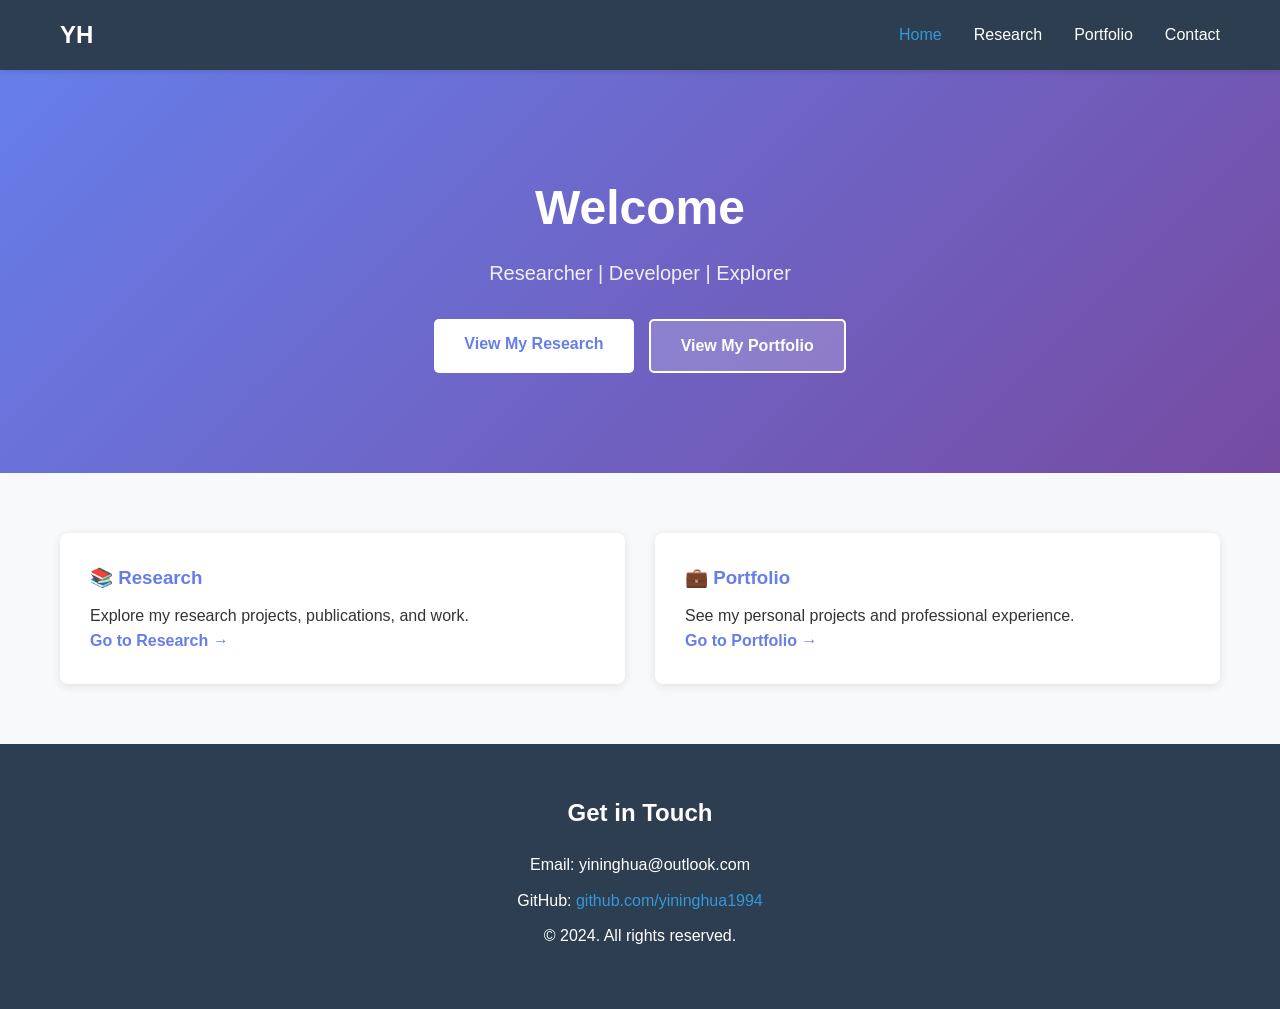
==== index.html @ 80b0aad4 "Initial commit: Create research and personal portfolio website" ====
<!DOCTYPE html>
<html lang="en">
<head>
    <meta charset="UTF-8">
    <meta name="viewport" content="width=device-width, initial-scale=1.0">
    <title>Yining Hua - Research & Portfolio</title>
    <link rel="stylesheet" href="style.css">
</head>
<body>
    <nav class="navbar">
        <div class="container">
            <h1 class="logo">YH</h1>
            <ul class="nav-menu">
                <li><a href="index.html" class="active">Home</a></li>
                <li><a href="research/">Research</a></li>
                <li><a href="personal/">Portfolio</a></li>
                <li><a href="#contact">Contact</a></li>
            </ul>
        </div>
    </nav>

    <section class="hero">
        <div class="container">
            <h1>Welcome</h1>
            <p>Researcher | Developer | Explorer</p>
            <div class="hero-buttons">
                <a href="research/" class="btn btn-primary">View My Research</a>
                <a href="personal/" class="btn btn-secondary">View My Portfolio</a>
            </div>
        </div>
    </section>

    <section class="quick-links">
        <div class="container">
            <div class="link-card">
                <h3>📚 Research</h3>
                <p>Explore my research projects, publications, and work.</p>
                <a href="research/">Go to Research →</a>
            </div>
            <div class="link-card">
                <h3>💼 Portfolio</h3>
                <p>See my personal projects and professional experience.</p>
                <a href="personal/">Go to Portfolio →</a>
            </div>
        </div>
    </section>

    <footer id="contact" class="footer">
        <div class="container">
            <h2>Get in Touch</h2>
            <p>Email: yininghua@outlook.com</p>
            <p>GitHub: <a href="https://github.com/yininghua1994" target="_blank">github.com/yininghua1994</a></p>
            <p>&copy; 2024. All rights reserved.</p>
        </div>
    </footer>
</body>
</html>
---- style.css ----
* {
    margin: 0;
    padding: 0;
    box-sizing: border-box;
}

body {
    font-family: 'Segoe UI', Tahoma, Geneva, Verdana, sans-serif;
    line-height: 1.6;
    color: #333;
}

.container {
    max-width: 1200px;
    margin: 0 auto;
    padding: 0 20px;
}

/* Navigation */
.navbar {
    background: #2c3e50;
    color: white;
    padding: 1rem 0;
    position: sticky;
    top: 0;
    z-index: 100;
    box-shadow: 0 2px 5px rgba(0,0,0,0.1);
}

.navbar .container {
    display: flex;
    justify-content: space-between;
    align-items: center;
}

.logo {
    font-size: 24px;
    font-weight: bold;
    margin: 0;
}

.nav-menu {
    display: flex;
    list-style: none;
    gap: 2rem;
}

.nav-menu a {
    color: white;
    text-decoration: none;
    transition: color 0.3s;
    font-weight: 500;
}

.nav-menu a:hover,
.nav-menu a.active {
    color: #3498db;
}

/* Hero */
.hero {
    background: linear-gradient(135deg, #667eea 0%, #764ba2 100%);
    color: white;
    padding: 100px 20px;
    text-align: center;
}

.hero h1 {
    font-size: 48px;
    margin-bottom: 10px;
}

.hero p {
    font-size: 20px;
    margin-bottom: 30px;
    opacity: 0.9;
}

.hero-buttons {
    display: flex;
    gap: 15px;
    justify-content: center;
    flex-wrap: wrap;
}

/* Buttons */
.btn {
    display: inline-block;
    padding: 12px 30px;
    border-radius: 5px;
    text-decoration: none;
    font-weight: 600;
    transition: all 0.3s;
    border: none;
    cursor: pointer;
}

.btn-primary {
    background: white;
    color: #667eea;
}

.btn-primary:hover {
    transform: translateY(-2px);
    box-shadow: 0 5px 15px rgba(0,0,0,0.3);
}

.btn-secondary {
    background: rgba(255,255,255,0.2);
    color: white;
    border: 2px solid white;
}

.btn-secondary:hover {
    background: white;
    color: #667eea;
}

/* Quick Links */
.quick-links {
    padding: 60px 20px;
    background: #f8f9fa;
}

.quick-links .container {
    display: grid;
    grid-template-columns: repeat(auto-fit, minmax(250px, 1fr));
    gap: 30px;
}

.link-card {
    background: white;
    padding: 30px;
    border-radius: 8px;
    box-shadow: 0 2px 10px rgba(0,0,0,0.1);
    transition: transform 0.3s;
}

.link-card:hover {
    transform: translateY(-5px);
    box-shadow: 0 5px 20px rgba(0,0,0,0.15);
}

.link-card h3 {
    color: #667eea;
    margin-bottom: 10px;
}

.link-card a {
    color: #667eea;
    text-decoration: none;
    font-weight: 600;
    transition: color 0.3s;
}

.link-card a:hover {
    color: #764ba2;
}

/* Footer */
.footer {
    background: #2c3e50;
    color: white;
    padding: 50px 20px;
    text-align: center;
}

.footer h2 {
    margin-bottom: 20px;
}

.footer p {
    margin: 10px 0;
}

.footer a {
    color: #3498db;
    text-decoration: none;
}

.footer a:hover {
    text-decoration: underline;
}

/* Responsive */
@media (max-width: 768px) {
    .navbar .container {
        flex-direction: column;
        gap: 1rem;
    }

    .nav-menu {
        flex-direction: column;
        gap: 1rem;
    }

    .hero h1 {
        font-size: 32px;
    }

    .hero-buttons {
        flex-direction: column;
    }

    .btn {
        width: 100%;
        text-align: center;
    }
}
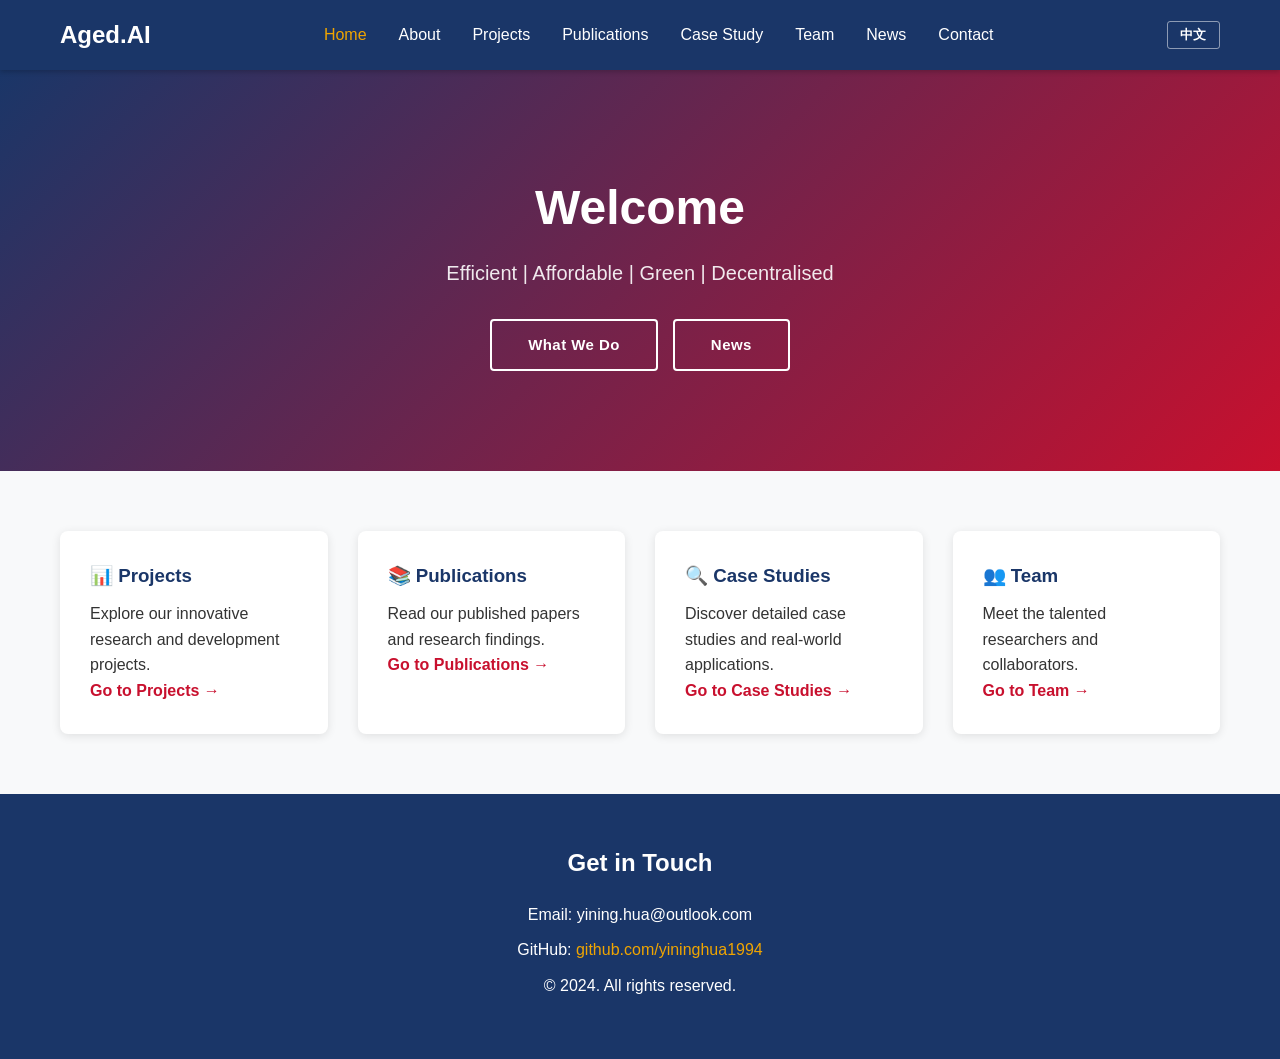
==== commit 83200db9: "Rebuild site as Aged.AI research group website - New structure: about, projects, publications, case-" ====
--- a/index.html
+++ b/index.html
@@ -3,55 +3,76 @@
 <head>
     <meta charset="UTF-8">
     <meta name="viewport" content="width=device-width, initial-scale=1.0">
-    <title>Yining Hua - Research & Portfolio</title>
+    <title>Aged.AI - Affordable, Green, Efficient, and Decentralised AI</title>
     <link rel="stylesheet" href="style.css">
 </head>
 <body>
+    <!-- Navigation -->
     <nav class="navbar">
         <div class="container">
-            <h1 class="logo">YH</h1>
+            <h1 class="logo">Aged.AI</h1>
             <ul class="nav-menu">
-                <li><a href="index.html" class="active">Home</a></li>
-                <li><a href="research/">Research</a></li>
-                <li><a href="personal/">Portfolio</a></li>
-                <li><a href="#contact">Contact</a></li>
+                <li><a href="index.html" class="active" data-key="nav_home">Home</a></li>
+                <li><a href="about/" data-key="nav_about">About</a></li>
+                <li><a href="projects/" data-key="nav_projects">Projects</a></li>
+                <li><a href="publications/" data-key="nav_publications">Publications</a></li>
+                <li><a href="case-studies/" data-key="nav_casestudy">Case Study</a></li>
+                <li><a href="team/" data-key="nav_team">Team</a></li>
+                <li><a href="news/" data-key="nav_news">News</a></li>
+                <li><a href="contact/" data-key="nav_contact">Contact</a></li>
             </ul>
+            <button id="lang-toggle" class="lang-toggle">中文</button>
         </div>
     </nav>
 
+    <!-- Hero Section -->
     <section class="hero">
         <div class="container">
-            <h1>Welcome</h1>
-            <p>Researcher | Developer | Explorer</p>
+            <h1 data-key="hero_title">Welcome</h1>
+            <p data-key="hero_sub">Efficient | Affordable | Green | Decentralised</p>
             <div class="hero-buttons">
-                <a href="research/" class="btn btn-primary">View My Research</a>
-                <a href="personal/" class="btn btn-secondary">View My Portfolio</a>
+                <a href="about/" class="btn btn-primary" data-key="btn_whatwedo">What We Do</a>
+                <a href="news/" class="btn btn-secondary" data-key="btn_news">News</a>
             </div>
         </div>
     </section>
 
+    <!-- Quick Links -->
     <section class="quick-links">
         <div class="container">
             <div class="link-card">
-                <h3>📚 Research</h3>
-                <p>Explore my research projects, publications, and work.</p>
-                <a href="research/">Go to Research →</a>
+                <h3 data-key="card_proj_title">📊 Projects</h3>
+                <p data-key="card_proj_desc">Explore our innovative research and development projects.</p>
+                <a href="projects/" data-key="card_proj_link">Go to Projects →</a>
             </div>
             <div class="link-card">
-                <h3>💼 Portfolio</h3>
-                <p>See my personal projects and professional experience.</p>
-                <a href="personal/">Go to Portfolio →</a>
+                <h3 data-key="card_pub_title">📚 Publications</h3>
+                <p data-key="card_pub_desc">Read our published papers and research findings.</p>
+                <a href="publications/" data-key="card_pub_link">Go to Publications →</a>
+            </div>
+            <div class="link-card">
+                <h3 data-key="card_case_title">🔍 Case Studies</h3>
+                <p data-key="card_case_desc">Discover detailed case studies and real-world applications.</p>
+                <a href="case-studies/" data-key="card_case_link">Go to Case Studies →</a>
+            </div>
+            <div class="link-card">
+                <h3 data-key="card_team_title">👥 Team</h3>
+                <p data-key="card_team_desc">Meet the talented researchers and collaborators.</p>
+                <a href="team/" data-key="card_team_link">Go to Team →</a>
             </div>
         </div>
     </section>
 
-    <footer id="contact" class="footer">
+    <!-- Footer -->
+    <footer class="footer">
         <div class="container">
-            <h2>Get in Touch</h2>
-            <p>Email: yininghua@outlook.com</p>
+            <h2 data-key="footer_heading">Get in Touch</h2>
+            <p>Email: yining.hua@outlook.com</p>
             <p>GitHub: <a href="https://github.com/yininghua1994" target="_blank">github.com/yininghua1994</a></p>
-            <p>&copy; 2024. All rights reserved.</p>
+            <p data-key="footer_rights">© 2024. All rights reserved.</p>
         </div>
     </footer>
+
+    <script src="assets/js/lang.js"></script>
 </body>
 </html>
--- a/style.css
+++ b/style.css
@@ -18,13 +18,13 @@
 
 /* Navigation */
 .navbar {
-    background: #2c3e50;
+    background: #1a3668;
     color: white;
     padding: 1rem 0;
     position: sticky;
     top: 0;
     z-index: 100;
-    box-shadow: 0 2px 5px rgba(0,0,0,0.1);
+    box-shadow: 0 2px 5px rgba(0,0,0,0.2);
 }
 
 .navbar .container {
@@ -54,12 +54,31 @@
 
 .nav-menu a:hover,
 .nav-menu a.active {
-    color: #3498db;
+    color: #f0a500;
+}
+
+/* Language Toggle */
+.lang-toggle {
+    background: transparent;
+    color: white;
+    border: 1px solid rgba(255,255,255,0.5);
+    padding: 4px 12px;
+    border-radius: 3px;
+    font-size: 13px;
+    font-weight: 600;
+    cursor: pointer;
+    transition: all 0.2s;
+    letter-spacing: 0.05em;
+}
+
+.lang-toggle:hover {
+    background: rgba(255,255,255,0.15);
+    border-color: white;
 }
 
 /* Hero */
 .hero {
-    background: linear-gradient(135deg, #667eea 0%, #764ba2 100%);
+    background: linear-gradient(135deg, #1a3668 0%, #c8102e 100%);
     color: white;
     padding: 100px 20px;
     text-align: center;
@@ -86,34 +105,29 @@
 /* Buttons */
 .btn {
     display: inline-block;
-    padding: 12px 30px;
-    border-radius: 5px;
+    padding: 12px 36px;
+    border-radius: 4px;
     text-decoration: none;
     font-weight: 600;
-    transition: all 0.3s;
-    border: none;
+    font-size: 15px;
+    letter-spacing: 0.03em;
+    transition: all 0.25s;
+    border: 2px solid white;
     cursor: pointer;
 }
 
-.btn-primary {
-    background: white;
-    color: #667eea;
-}
-
-.btn-primary:hover {
-    transform: translateY(-2px);
-    box-shadow: 0 5px 15px rgba(0,0,0,0.3);
-}
-
+.btn-primary,
 .btn-secondary {
-    background: rgba(255,255,255,0.2);
-    color: white;
-    border: 2px solid white;
-}
-
+    background: transparent;
+    color: white;
+}
+
+.btn-primary:hover,
 .btn-secondary:hover {
     background: white;
-    color: #667eea;
+    color: #1a3668;
+    transform: translateY(-2px);
+    box-shadow: 0 4px 14px rgba(0,0,0,0.25);
 }
 
 /* Quick Links */
@@ -142,24 +156,24 @@
 }
 
 .link-card h3 {
-    color: #667eea;
+    color: #1a3668;
     margin-bottom: 10px;
 }
 
 .link-card a {
-    color: #667eea;
+    color: #c8102e;
     text-decoration: none;
     font-weight: 600;
     transition: color 0.3s;
 }
 
 .link-card a:hover {
-    color: #764ba2;
+    color: #1a3668;
 }
 
 /* Footer */
 .footer {
-    background: #2c3e50;
+    background: #1a3668;
     color: white;
     padding: 50px 20px;
     text-align: center;
@@ -174,7 +188,7 @@
 }
 
 .footer a {
-    color: #3498db;
+    color: #f0a500;
     text-decoration: none;
 }
 
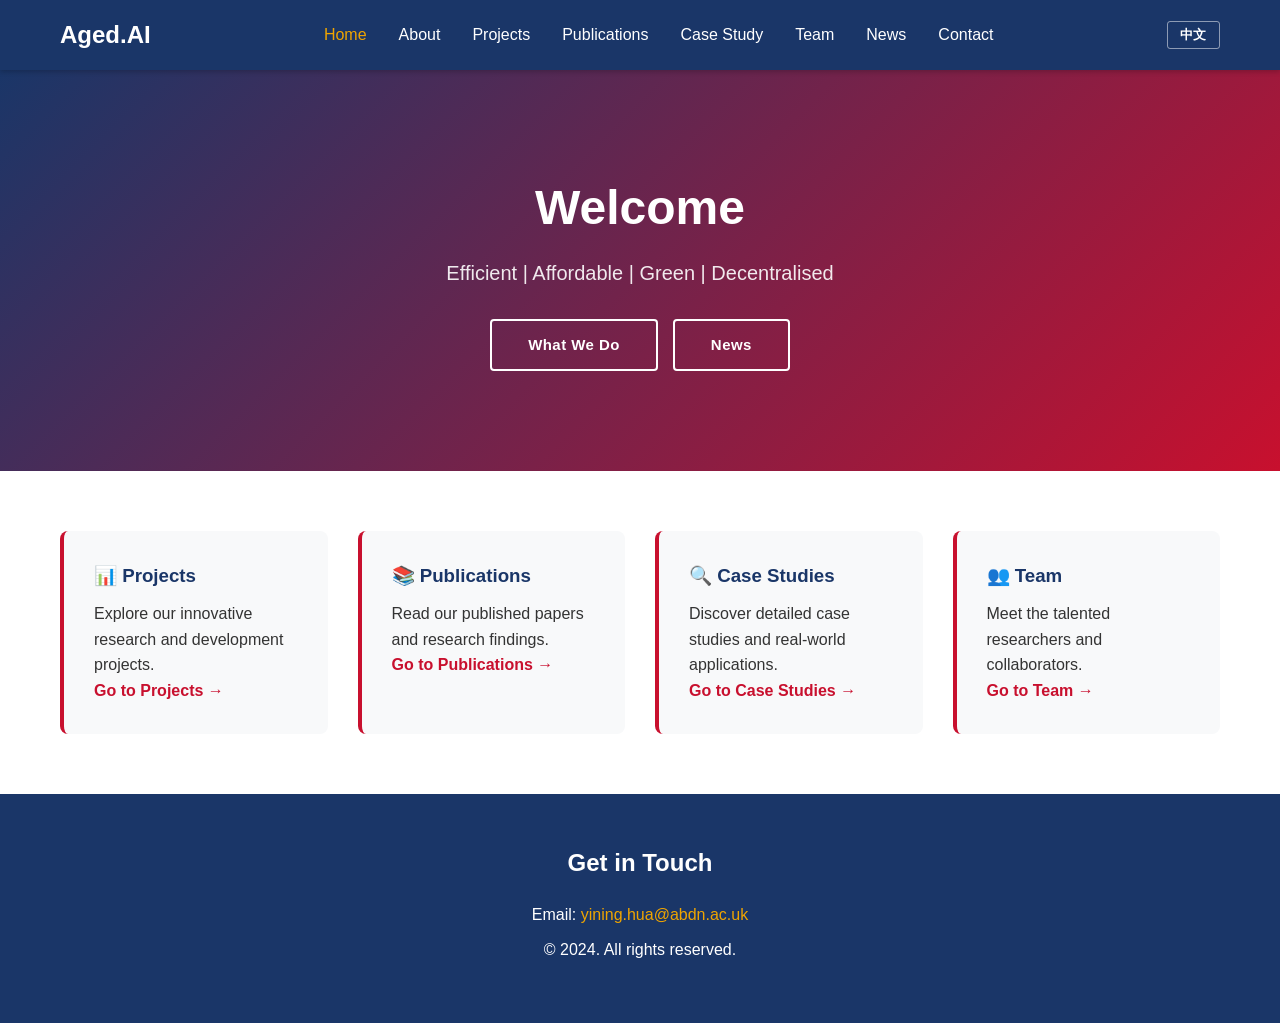
==== commit 55ea9f9d: "Update contact: university email, remove GitHub, fix location Co-Authored-By: Claude Sonnet 4.6 <nor" ====
--- a/index.html
+++ b/index.html
@@ -67,8 +67,7 @@
     <footer class="footer">
         <div class="container">
             <h2 data-key="footer_heading">Get in Touch</h2>
-            <p>Email: yining.hua@outlook.com</p>
-            <p>GitHub: <a href="https://github.com/yininghua1994" target="_blank">github.com/yininghua1994</a></p>
+            <p>Email: <a href="mailto:yining.hua@abdn.ac.uk">yining.hua@abdn.ac.uk</a></p>
             <p data-key="footer_rights">© 2024. All rights reserved.</p>
         </div>
     </footer>
--- a/style.css
+++ b/style.css
@@ -133,26 +133,28 @@
 /* Quick Links */
 .quick-links {
     padding: 60px 20px;
-    background: #f8f9fa;
+    background: white;
 }
 
 .quick-links .container {
     display: grid;
     grid-template-columns: repeat(auto-fit, minmax(250px, 1fr));
     gap: 30px;
+    max-width: 1200px;
+    margin: 0 auto;
 }
 
 .link-card {
-    background: white;
+    background: #f8f9fa;
     padding: 30px;
     border-radius: 8px;
-    box-shadow: 0 2px 10px rgba(0,0,0,0.1);
-    transition: transform 0.3s;
+    border-left: 4px solid #c8102e;
+    transition: transform 0.3s, box-shadow 0.3s;
 }
 
 .link-card:hover {
     transform: translateY(-5px);
-    box-shadow: 0 5px 20px rgba(0,0,0,0.15);
+    box-shadow: 0 5px 20px rgba(0,0,0,0.12);
 }
 
 .link-card h3 {
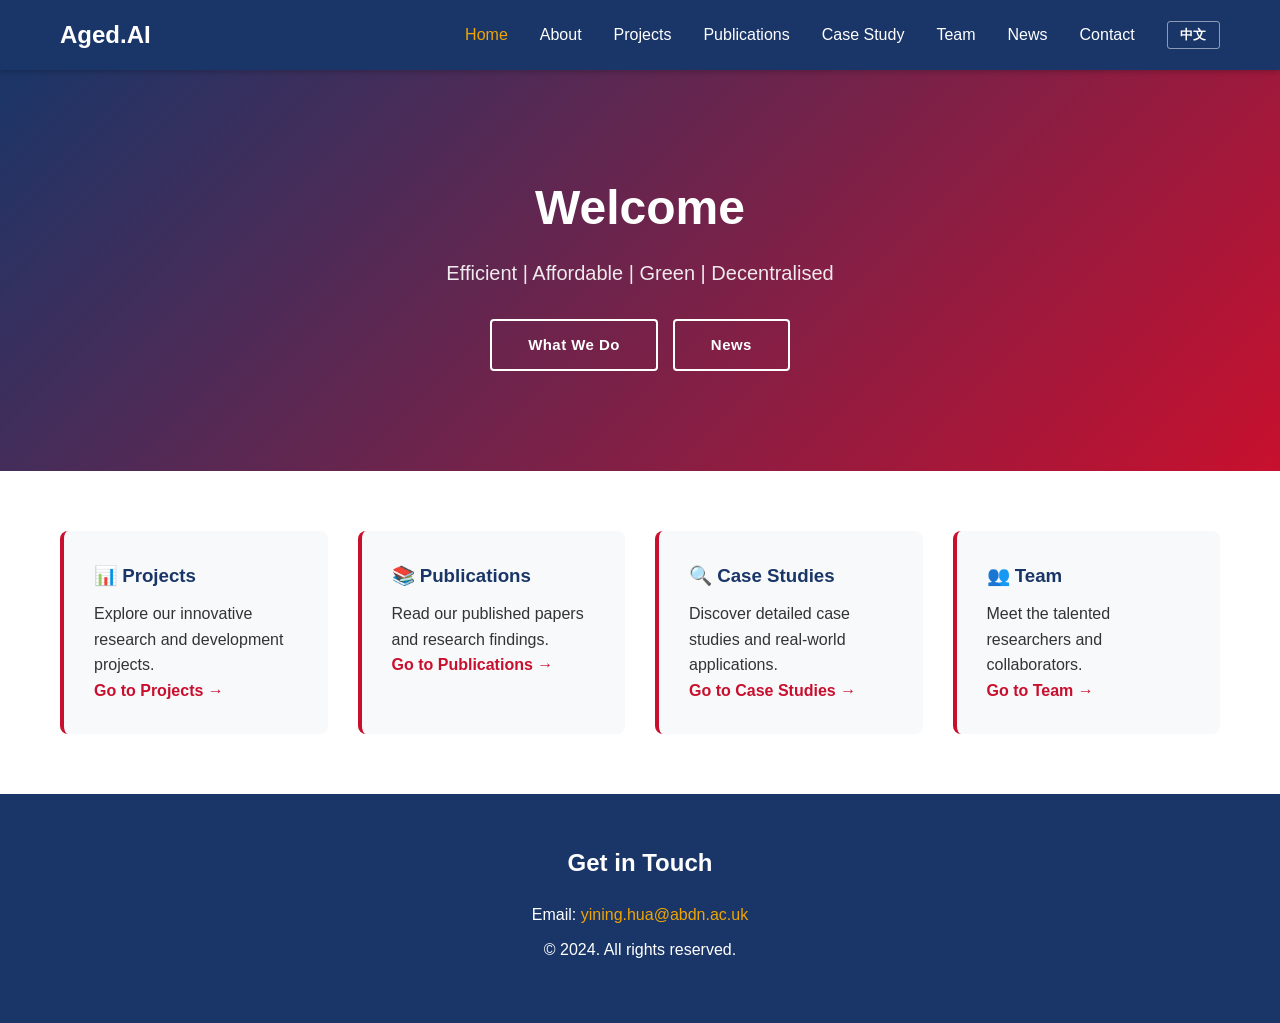
==== commit 240cece2: "Add mobile hamburger menu to collapse navigation on small screens Co-Authored-By: Claude Sonnet 4.6 " ====
--- a/index.html
+++ b/index.html
@@ -10,18 +10,23 @@
     <!-- Navigation -->
     <nav class="navbar">
         <div class="container">
-            <h1 class="logo">Aged.AI</h1>
-            <ul class="nav-menu">
-                <li><a href="index.html" class="active" data-key="nav_home">Home</a></li>
-                <li><a href="about/" data-key="nav_about">About</a></li>
-                <li><a href="projects/" data-key="nav_projects">Projects</a></li>
-                <li><a href="publications/" data-key="nav_publications">Publications</a></li>
-                <li><a href="case-studies/" data-key="nav_casestudy">Case Study</a></li>
-                <li><a href="team/" data-key="nav_team">Team</a></li>
-                <li><a href="news/" data-key="nav_news">News</a></li>
-                <li><a href="contact/" data-key="nav_contact">Contact</a></li>
-            </ul>
-            <button id="lang-toggle" class="lang-toggle">中文</button>
+            <div class="nav-header">
+                <h1 class="logo">Aged.AI</h1>
+                <button class="hamburger" id="hamburger" aria-label="Toggle navigation">&#9776;</button>
+            </div>
+            <div class="nav-collapse" id="nav-collapse">
+                <ul class="nav-menu">
+                    <li><a href="index.html" class="active" data-key="nav_home">Home</a></li>
+                    <li><a href="about/" data-key="nav_about">About</a></li>
+                    <li><a href="projects/" data-key="nav_projects">Projects</a></li>
+                    <li><a href="publications/" data-key="nav_publications">Publications</a></li>
+                    <li><a href="case-studies/" data-key="nav_casestudy">Impact Case</a></li>
+                    <li><a href="team/" data-key="nav_team">Team</a></li>
+                    <li><a href="news/" data-key="nav_news">News</a></li>
+                    <li><a href="contact/" data-key="nav_contact">Contact</a></li>
+                </ul>
+                <button id="lang-toggle" class="lang-toggle">中文</button>
+            </div>
         </div>
     </nav>
 
--- a/style.css
+++ b/style.css
@@ -33,10 +33,33 @@
     align-items: center;
 }
 
+.nav-header {
+    display: flex;
+    align-items: center;
+    gap: 1rem;
+}
+
 .logo {
     font-size: 24px;
     font-weight: bold;
     margin: 0;
+}
+
+.hamburger {
+    display: none;
+    background: transparent;
+    border: none;
+    color: white;
+    font-size: 26px;
+    cursor: pointer;
+    padding: 2px 6px;
+    line-height: 1;
+}
+
+.nav-collapse {
+    display: flex;
+    align-items: center;
+    gap: 2rem;
 }
 
 .nav-menu {
@@ -202,12 +225,40 @@
 @media (max-width: 768px) {
     .navbar .container {
         flex-direction: column;
+        align-items: stretch;
+        gap: 0;
+    }
+
+    .nav-header {
+        justify-content: space-between;
+        padding: 0;
+    }
+
+    .hamburger {
+        display: block;
+    }
+
+    .nav-collapse {
+        display: none;
+        flex-direction: column;
+        align-items: flex-start;
         gap: 1rem;
+        padding: 0.75rem 0 1rem;
+    }
+
+    .nav-collapse.open {
+        display: flex;
     }
 
     .nav-menu {
         flex-direction: column;
-        gap: 1rem;
+        gap: 0.6rem;
+        width: 100%;
+    }
+
+    .nav-menu li a {
+        display: block;
+        padding: 4px 0;
     }
 
     .hero h1 {
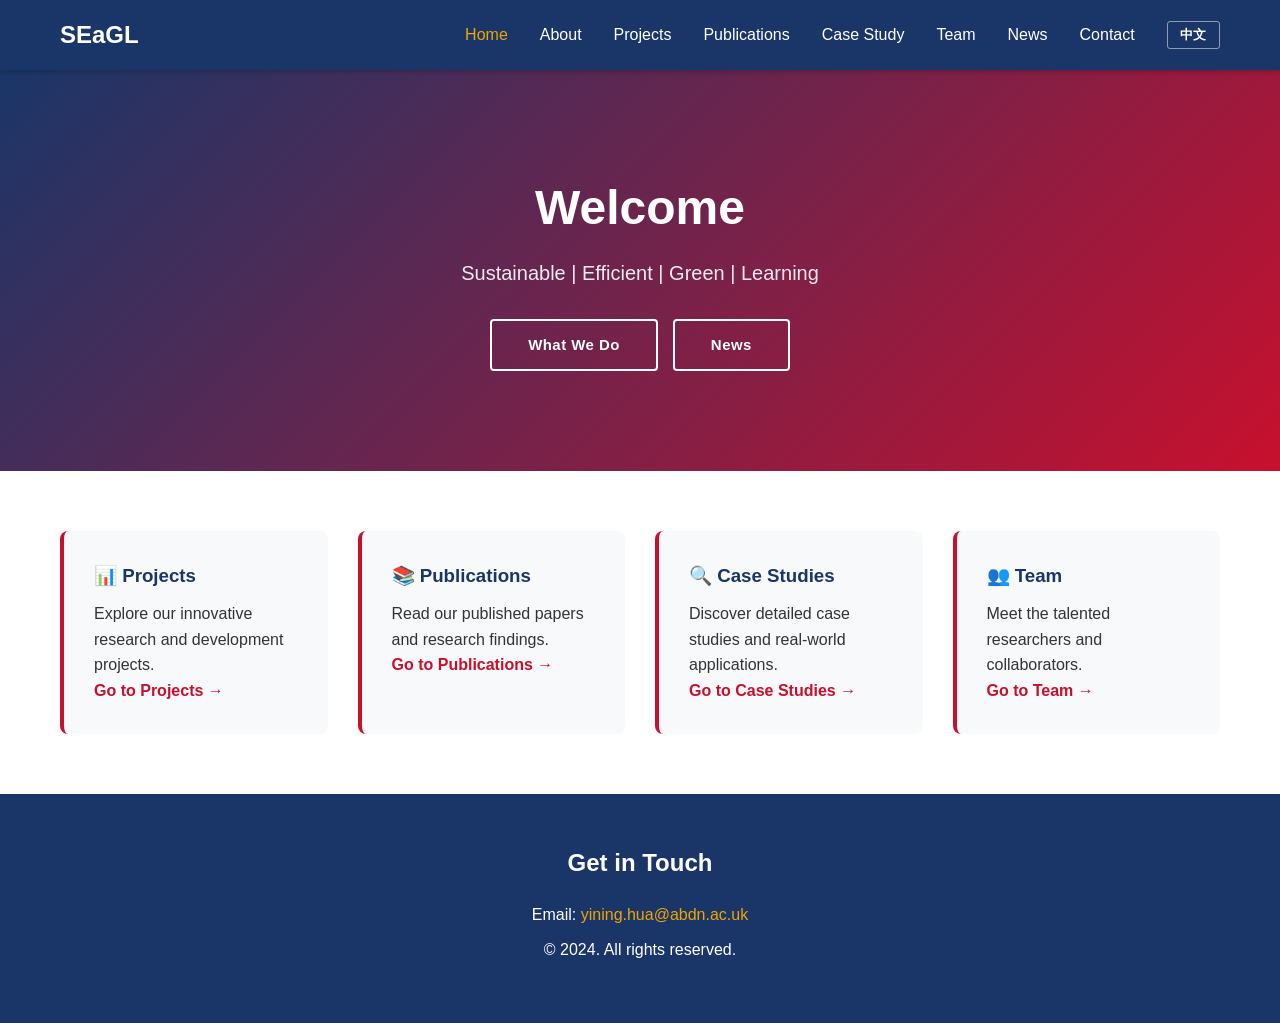
==== commit 21fd42d0: "Rebrand to SEaGL and add May group meeting news Replace Aged.AI name and tagline with SEaGL (Sustain" ====
--- a/index.html
+++ b/index.html
@@ -3,7 +3,7 @@
 <head>
     <meta charset="UTF-8">
     <meta name="viewport" content="width=device-width, initial-scale=1.0">
-    <title>Aged.AI - Affordable, Green, Efficient, and Decentralised AI</title>
+    <title>SEaGL - Sustainable, Efficient and Green Learning</title>
     <link rel="stylesheet" href="style.css">
 </head>
 <body>
@@ -11,7 +11,7 @@
     <nav class="navbar">
         <div class="container">
             <div class="nav-header">
-                <h1 class="logo">Aged.AI</h1>
+                <h1 class="logo">SEaGL</h1>
                 <button class="hamburger" id="hamburger" aria-label="Toggle navigation">&#9776;</button>
             </div>
             <div class="nav-collapse" id="nav-collapse">
@@ -34,7 +34,7 @@
     <section class="hero">
         <div class="container">
             <h1 data-key="hero_title">Welcome</h1>
-            <p data-key="hero_sub">Efficient | Affordable | Green | Decentralised</p>
+            <p data-key="hero_sub">Sustainable | Efficient | Green | Learning</p>
             <div class="hero-buttons">
                 <a href="about/" class="btn btn-primary" data-key="btn_whatwedo">What We Do</a>
                 <a href="news/" class="btn btn-secondary" data-key="btn_news">News</a>
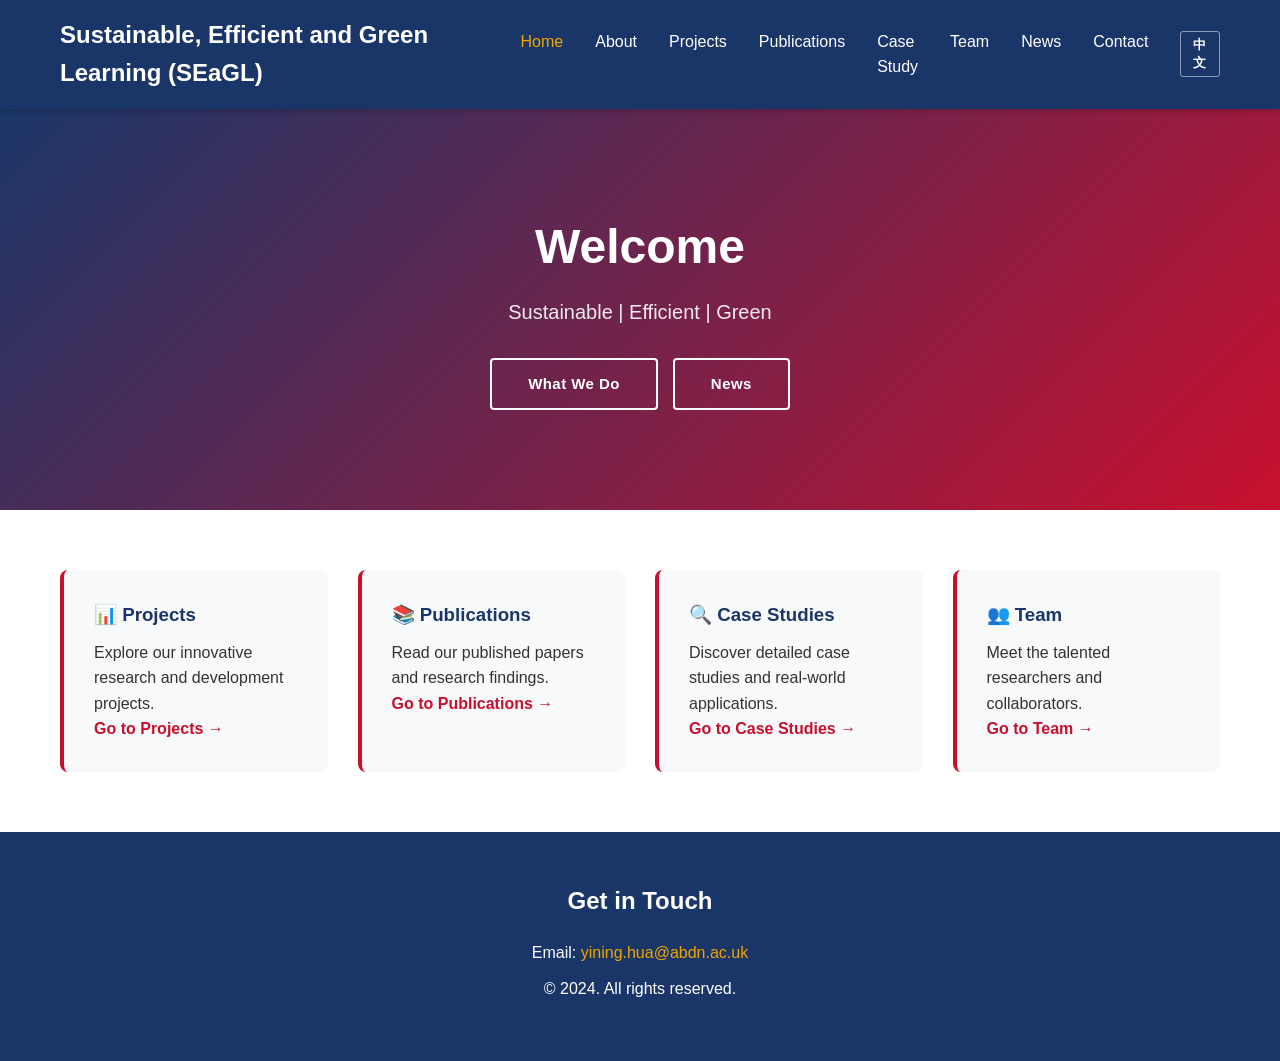
==== commit ab1e84b1: "Use full SEaGL name as logo and trim tagline to Sustainable | Efficient | Green Co-Authored-By: Clau" ====
--- a/index.html
+++ b/index.html
@@ -11,7 +11,7 @@
     <nav class="navbar">
         <div class="container">
             <div class="nav-header">
-                <h1 class="logo">SEaGL</h1>
+                <h1 class="logo">Sustainable, Efficient and Green Learning (SEaGL)</h1>
                 <button class="hamburger" id="hamburger" aria-label="Toggle navigation">&#9776;</button>
             </div>
             <div class="nav-collapse" id="nav-collapse">
@@ -34,7 +34,7 @@
     <section class="hero">
         <div class="container">
             <h1 data-key="hero_title">Welcome</h1>
-            <p data-key="hero_sub">Sustainable | Efficient | Green | Learning</p>
+            <p data-key="hero_sub">Sustainable | Efficient | Green</p>
             <div class="hero-buttons">
                 <a href="about/" class="btn btn-primary" data-key="btn_whatwedo">What We Do</a>
                 <a href="news/" class="btn btn-secondary" data-key="btn_news">News</a>
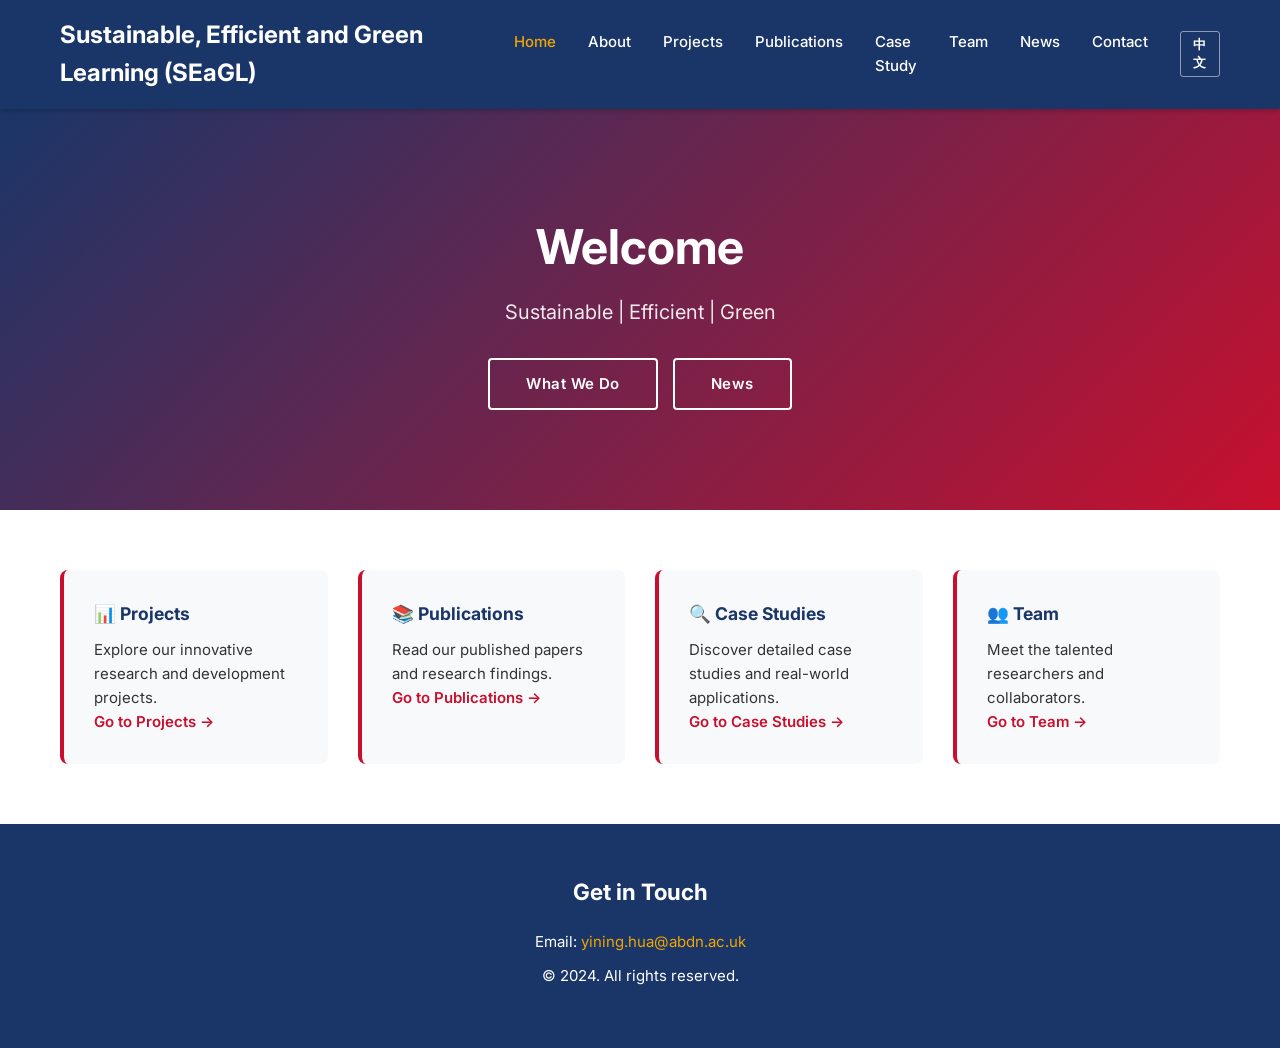
==== commit 3693fc11: "SEO: add sitemap, robots.txt, and meta descriptions for Google indexing - Add sitemap.xml listing al" ====
--- a/index.html
+++ b/index.html
@@ -3,7 +3,10 @@
 <head>
     <meta charset="UTF-8">
     <meta name="viewport" content="width=device-width, initial-scale=1.0">
-    <title>SEaGL - Sustainable, Efficient and Green Learning</title>
+    <title>SEaGL UoA - Sustainable, Efficient and Green Learning | University of Auckland</title>
+    <meta name="description" content="SEAGL UoA – Sustainable, Efficient and Green Learning research group at the University of Auckland. Advancing sustainable education through innovative projects, publications, and real-world impact.">
+    <meta name="keywords" content="SEAGL UoA, sustainable learning, green learning, University of Auckland, SEaGL, education research">
+    <link rel="canonical" href="https://seagl-uoa.github.io/">
     <link rel="stylesheet" href="style.css">
 </head>
 <body>
--- a/style.css
+++ b/style.css
@@ -1,3 +1,5 @@
+@import url('https://fonts.googleapis.com/css2?family=Inter:wght@400;500;600;700&display=swap');
+
 * {
     margin: 0;
     padding: 0;
@@ -5,9 +7,10 @@
 }
 
 body {
-    font-family: 'Segoe UI', Tahoma, Geneva, Verdana, sans-serif;
+    font-family: 'Inter', 'Segoe UI', Tahoma, Geneva, Verdana, sans-serif;
     line-height: 1.6;
     color: #333;
+    font-size: 15px;
 }
 
 .container {
